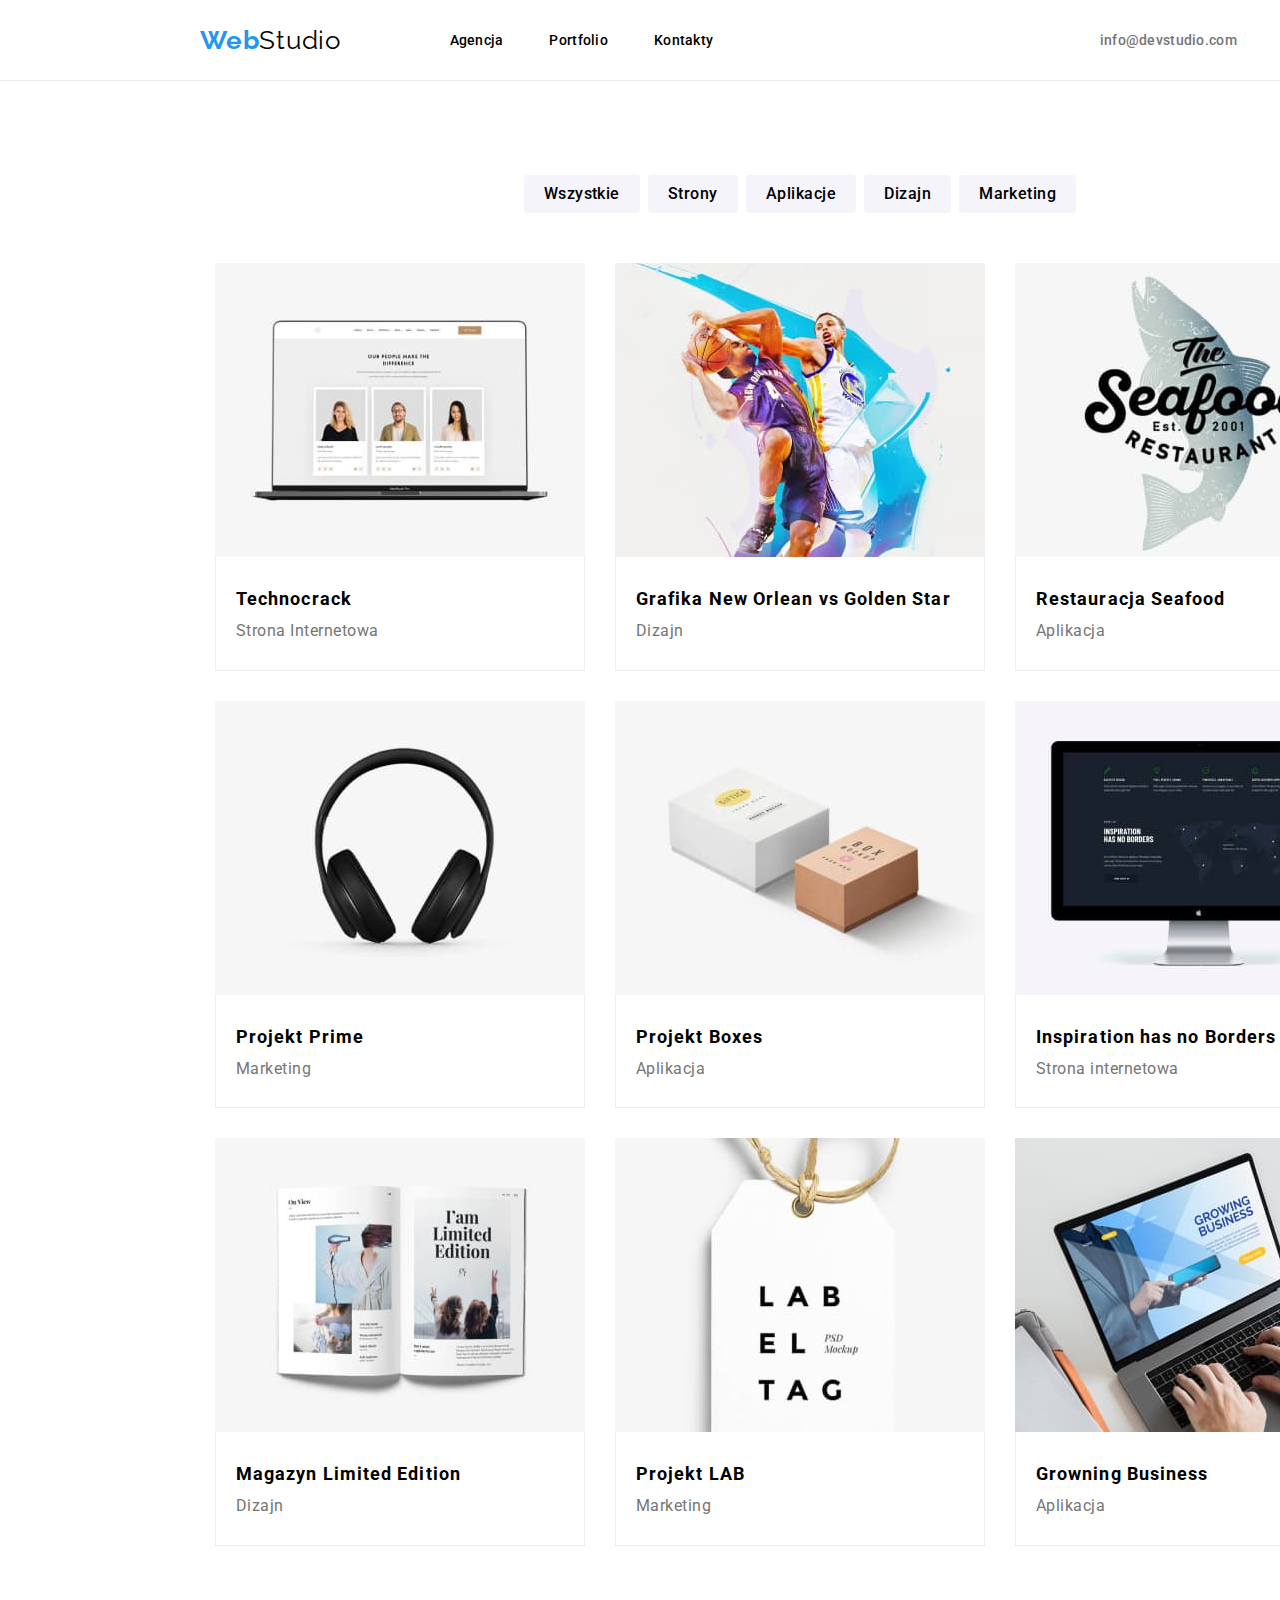
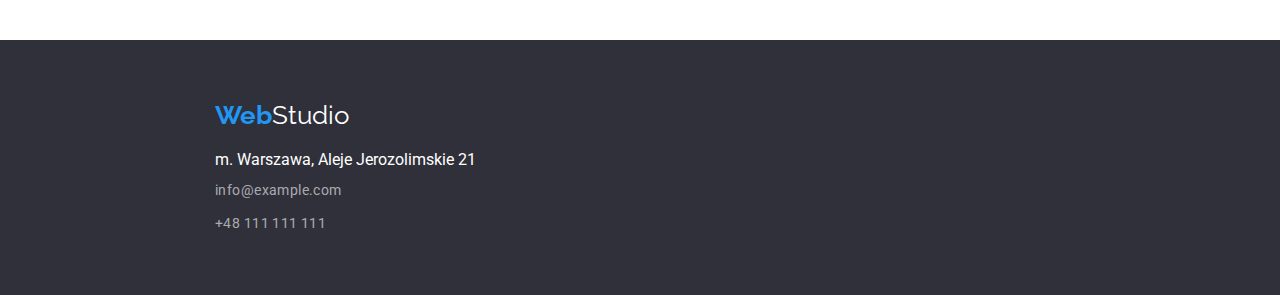
==== portfolio.html @ 4a0e8d73 "feat: init hw5" ====
<!DOCTYPE html>
<html lang="en">
	<head>
		<meta charset="UTF-8" />
		<meta http-equiv="X-UA-Compatible" content="IE=edge" />
		<meta name="viewport" content="width=device-width, initial-scale=1.0" />
		<title>Portfolio</title>
		<link
			rel="stylesheet"
			href="https://cdnjs.cloudflare.com/ajax/libs/modern-normalize/1.1.0/modern-normalize.css"
			integrity="sha512-Y0MM+V6ymRKN2zStTqzQ227DWhhp4Mzdo6gnlRnuaNCbc+YN/ZH0sBCLTM4M0oSy9c9VKiCvd4Jk44aCLrNS5Q=="
			crossorigin="anonymous"
			referrerpolicy="no-referrer"
		/>
		<link rel="preconnect" href="https://fonts.googleapis.com" />
		<link rel="preconnect" href="https://fonts.gstatic.com" crossorigin />
		<link
			href="https://fonts.googleapis.com/css2?family=Raleway:wght@700&family=Roboto:wght@400;500;700;900&display=swap"
			rel="stylesheet"
		/>
		<link rel="stylesheet" href="css/style.css" />
	</head>
	<body>
		<!-- Logo Top -->
		<header>
			<div class="header-box">
				<div class="header-flex container">
					<a href="index.html" class="menu-logo-top"
						><span class="logo-top">Web</span>Studio</a
					>
					<nav>
						<div>
							<ul class="nav nav-item-flex">
								<li>
									<a
										class="nav-item-agencja"
										href="index.html"
										>Agencja</a
									>
								</li>
								<li>
									<a
										class="nav-item-portfolio"
										href="portfolio.html"
										>Portfolio</a
									>
								</li>
								<li>
									<a class="nav-item-kontakty" href="#"
										>Kontakty</a
									>
								</li>
							</ul>
						</div>
					</nav>
					<div>
						<a class="email" href="mailto:info@devstudio.com"
							>info@devstudio.com</a
						>

						<a class="phonenumber" href="tel:+48111111111"
							>+48 111 111 111</a
						>
					</div>
				</div>
			</div>
		</header>
		<!-- HERO-->
		<main>
			<!-- Filter-->
			<section class="sections">
				<div>
					<ul class="filter-flex">
						<li>
							<button type="button" class="filter-button">
								Wszystkie
							</button>
						</li>
						<li>
							<button type="button" class="filter-button">
								Strony
							</button>
						</li>
						<li>
							<button type="button" class="filter-button">
								Aplikacje
							</button>
						</li>
						<li>
							<button type="button" class="filter-button">
								Dizajn
							</button>
						</li>
						<li>
							<button type="button" class="filter-button">
								Marketing
							</button>
						</li>
					</ul>
				</div>
				<!-- Products-->
				<div class="container">
					<ul class="project-set">
						<li class="project">
							<figure>
								<img
									src="./images/technocrack.jpg"
									width="370"
									height="294"
									alt="wyswietlanie strony internetowej na laptopie"
								/>
								<figcaption class="project-border">
									<h4 class="projectname">Technocrack</h4>
									<p class="projecttype">
										Strona Internetowa
									</p>
								</figcaption>
							</figure>
						</li>
						<li class="project">
							<figure>
								<img
									src="./images/neworleanvsgoldenstars.jpg"
									width="370"
									height="294"
									alt="mecz gwiazd koszykowki"
								/>
								<figcaption class="project-border">
									<h4 class="projectname">
										Grafika New Orlean vs Golden Star
									</h4>
									<p class="projecttype">Dizajn</p>
								</figcaption>
							</figure>
						</li>
						<li class="project">
							<figure>
								<img
									src="./images/seafoodrestaurant.jpg"
									width="370"
									height="294"
									alt="Rekin na tle loga restauracji"
								/>
								<figcaption class="project-border">
									<h4 class="projectname">
										Restauracja Seafood
									</h4>
									<p class="projecttype">Aplikacja</p>
								</figcaption>
							</figure>
						</li>
						<li>
							<figure>
								<img
									src="./images/projectprime.jpg"
									width="370"
									height="294"
									alt="Czarne bezprzewodowe sluchawki"
								/>
								<figcaption class="project-border">
									<h4 class="projectname">Projekt Prime</h4>
									<p class="projecttype">Marketing</p>
								</figcaption>
							</figure>
						</li>
						<li class="project">
							<figure>
								<img
									src="./images/projectboxes.jpg"
									width="370"
									height="294"
									alt="Dwa pudelka na bialym tle"
								/>
								<figcaption class="project-border">
									<h4 class="projectname">Projekt Boxes</h4>
									<p class="projecttype">Aplikacja</p>
								</figcaption>
							</figure>
						</li>
						<li class="project">
							<figure>
								<img
									src="./images/inspiration.jpg"
									width="370"
									height="294"
									alt="Witryna strony internetowej"
								/>
								<figcaption class="project-border">
									<h4 class="projectname">
										Inspiration has no Borders
									</h4>
									<p class="projecttype">
										Strona internetowa
									</p>
								</figcaption>
							</figure>
						</li>
						<li class="project">
							<figure>
								<img
									src="./images/limitededition.jpg"
									width="370"
									height="294"
									alt="strona z magazynu limited edition"
								/>
								<figcaption class="project-border">
									<h4 class="projectname">
										Magazyn Limited Edition
									</h4>
									<p class="projecttype">Dizajn</p>
								</figcaption>
							</figure>
						</li>
						<li class="project">
							<figure>
								<img
									src="./images/projectlab.jpg"
									width="370"
									height="294"
									alt="Biala zawieszka z napisem Label Tag"
								/>
								<figcaption class="project-border">
									<h4 class="projectname">Projekt LAB</h4>
									<p class="projecttype">Marketing</p>
								</figcaption>
							</figure>
						</li>
						<li class="project">
							<figure>
								<img
									src="./images/growingbusiness.jpg"
									width="370"
									height="294"
									alt="Uzywanie aplikacji internetowej na laptopie"
								/>
								<figcaption class="project-border">
									<h4 class="projectname">
										Growning Business
									</h4>
									<p class="projecttype">Aplikacja</p>
								</figcaption>
							</figure>
						</li>
					</ul>
				</div>
			</section>
		</main>
		<!-- Logo Bottom-->
		<footer class="footer-effect">
			<div class="container">
				<a class="menu-logo-bottom" href="index.html"
					><span class="logo-bottom">Web</span>Studio</a
				>
				<address>
					<div class="address-flex">
						<p>m. Warszawa, Aleje Jerozolimskie 21</p>
						<a class="contact" href="mailto:info@example.com"
							>info@example.com</a
						>
						<a class="contact" href="+48111111111"
							>+48 111 111 111</a
						>
					</div>
				</address>
			</div>
		</footer>
	</body>
</html>
---- css/style.css ----
* {
	margin: 0;
	padding: 0;
}
.container {
	width: 1200px;
	margin: 0 auto;
	padding: 0 15px;
}
body {
	font-family: "Roboto", sans-serif;
	background-color: #ffffff;
	width: 1600px;
	margin: 0 auto;
}
img {
	display: block;
}
:root {
	--text-color-blue: rgba(33, 150, 243, 1);
	--text-color-black: rgba(0, 0, 0, 1);
	--text-color-grey: rgba(117, 117, 117, 1);
	--text-color-white: rgba(255, 255, 255, 1);
	--border-color-blue: rgba(33, 150, 243, 1);
	--border-color-grey: rgba(236, 236, 236, 1);
	--hover-color-blue: rgba(33, 150, 243, 1);
	--background-color-black: rgba(47, 48, 58, 1);
	--background-color-blue: rgba(33, 150, 243, 1);
	--background-color-white: rgba(245, 244, 250, 1);
	--focus-color-blue: rgba(33, 150, 243, 1);
	--contact-color-grey: rgba(255, 255, 255, 0.6);
	--effective-background-grey: rgba(47, 48, 58, 1);
	--ourteam-background-grey: rgba(245, 244, 250, 100%);
	--project-border-white: rgba(238, 238, 238, 1);
	--box-shadow: rgba(0, 0, 0, 0.25);
}
a {
	text-decoration: none;
}
.logo-top {
	color: var(--text-color-blue);
	font-family: Raleway;
	font-weight: 700;
	font-size: 26px;
	line-height: 1.2;
	text-decoration: none;
}
.menu-logo-top {
	color: var(--text-color-black);
	font-family: Raleway;
	font-size: 26px;
	line-height: 1.2;
	text-decoration: none;
	letter-spacing: 0.03em;
	display: block;
	padding-right: 93px;
}
.menu-logo:hover {
	color: var(--hover-color-blue);
}
.nav {
	list-style-type: none;
}
.nav-item-agencja:hover {
	color: var(--hover-color-blue);
}
.nav-item-agencja:focus {
	color: var(--focus-color-blue);
}
.nav-item-agencja {
	color: var(--text-color-black);
	font-weight: 500;
	font-size: 14px;
	line-height: 1.14;
	letter-spacing: 0.02em;
	margin-right: 46px;
}
.nav-item-portfolio:hover {
	color: var(--hover-color-blue);
}
.nav-item-portfolio:focus {
	color: var(--focus-color-blue);
}
.nav-item-portfolio {
	color: var(--text-color-black);
	font-weight: 500;
	font-size: 14px;
	line-height: 1.14;
	letter-spacing: 0.02em;
	padding-right: 46px;
}
.nav-item-kontakty:hover {
	color: var(--hover-color-blue);
}
.nav-item-kontakty:focus {
	color: var(--focus-color-blue);
}
.nav-item-kontakty {
	color: var(--text-color-black);
	font-weight: 500;
	font-size: 14px;
	line-height: 1.14;
	letter-spacing: 0.02em;
	margin-right: 371px;
}
.nav-item-flex {
	display: flex;
	flex-direction: row;
	justify-content: center;
}
.email:hover {
	color: var(--hover-color-blue);
}
.email:focus {
	color: var(--focus-color-blue);
}
.email {
	font-weight: 500;
	font-size: 14px;
	line-height: 1.14;
	color: var(--text-color-grey);
	letter-spacing: 0.02em;
	margin-right: 50px;
}
.phonenumber:hover {
	color: var(--hover-color-blue);
}
.phonenumber:focus {
	color: var(--focus-color-blue);
}
.phonenumber {
	color: var(--text-color-grey);
	font-weight: 500;
	font-size: 14px;
	line-height: 1.14;
	text-decoration: none;
	letter-spacing: 0.02em;
}
ul {
	list-style-type: none;
}
.order {
	border-color: var(--border-color-blue);
	border-radius: 4px;
	margin-top: 30px;
	font-weight: 500;
	font-size: 16px;
	line-height: 1.6;
	padding: 10px 45px;
	background-color: var(--background-color-blue);
	color: var(--text-color-white);
	cursor: pointer;
}
.lorem-list {
	color: var(--text-color-black);
	font-weight: 700;
	font-size: 14px;
	line-height: 1.1;
	letter-spacing: 0.03em;
	padding-bottom: 10px;
}
.lorem-pad {
	padding-top: 94px;
	padding-bottom: 0px;
}
.text {
	color: var(--text-color-grey);
	font-size: 14px;
	line-height: 1.7;
	letter-spacing: 0.03em;
}
.filter-button:hover {
	background-color: var(--hover-color-blue);
	color: var(--text-color-white);
	cursor: pointer;
	box-shadow: 0px 4px 4px 0px var(--box-shadow);
}
.filter-button:focus {
	background-color: var(--focus-color-blue);
	color: var(--text-color-white);
}

.filter-button {
	font-weight: 500;
	font-size: 16px;
	line-height: 1.6;
	background-color: var(--background-color-white);
	color: var(--text-color-black);
	border: 1px;
	border-radius: 4px;
	letter-spacing: 0.03em;
	padding: 6px 20px;
}
.projectname {
	color: var(--text-color-black);
	font-weight: 700;
	font-size: 18px;
	line-height: 2;
	letter-spacing: 0.06em;
}
.projecttype {
	color: var(--text-color-grey);
	font-weight: 400;
	font-size: 16px;
	line-height: 1.8;
	letter-spacing: 0.03em;
}

.effective {
	font-weight: 900;
	font-size: 44px;
	line-height: 1.36;
	color: var(--text-color-white);
	letter-spacing: 0.06em;
	text-align: center;
}
.effective-bg {
	background-color: var(--background-color-black);
	padding: 200px;
}
.whatwedo {
	color: var(--text-color-black);
	font-weight: 700;
	font-size: 36px;
	line-height: 1.16;
	text-align: center;
	letter-spacing: 0.03em;
	margin-bottom: 50px;
}
.ourteam {
	color: var(--text-color-black);
	font-weight: 700;
	font-size: 36px;
	line-height: 1.16;
	text-align: center;
	letter-spacing: 0.03em;
	margin-bottom: 50px;
}
.team-mate {
	box-shadow: 0px 4px 4px var(--box-shadow);
	border-bottom-right-radius: 4px;
	border-bottom-left-radius: 4px;
}
.name {
	font-weight: 500;
	font-size: 16px;
	line-height: 1.18;
	color: var(--text-color-black);
	letter-spacing: 0.03em;
	text-align: center;
	padding-top: 30px;
	padding-bottom: 10px;
}
.job {
	font-weight: 400;
	font-size: 16px;
	line-height: 1.18;
	color: var(--text-color-grey);
	letter-spacing: 0.03em;
	text-align: center;
	padding-bottom: 30px;
	box-shadow: 0px 4px 4px var(--box-shadow);
}
figure:hover {
	border-color: var(--border-color-blue);
}
.logo-bottom {
	color: var(--text-color-blue);
	font-weight: 700;
	font-size: 26px;
	line-height: 1.2;
	text-decoration: none;
}
.menu-logo-bottom {
	font-family: Raleway;
	color: var(--text-color-white);
	font-size: 26px;
	line-height: 1.2;
	text-decoration: none;
	display: block;
	padding-bottom: 20px;
}
.item-logo-bottom {
	padding-bottom: 20px;
}
address {
	font-style: normal;
	color: var(--text-color-white);
}
.contact {
	color: var(--contact-color-grey);
	font-weight: 400;
	font-size: 14px;
	line-height: 1.7;
	letter-spacing: 0.03em;
}
.sections {
	padding-top: 94px;
	padding-bottom: 94px;
}
.header-box {
	border-bottom: 1px solid var(--border-color-grey);
}
.header-flex {
	display: flex;
	flex-direction: row;
	justify-content: space-between;
	align-items: center;
	padding: 25px 0px 24px 0px;
}
.effective-flex {
	display: flex;
	flex-direction: column;
	align-items: center;
}
.lorem-flex {
	display: flex;
	justify-content: center;
	flex-direction: row;
	gap: 30px;
}
.wwd-pad {
	padding-top: 0px;
}
.what-we-do-img-flex {
	display: flex;
	flex-direction: row;
	justify-content: center;
	gap: 30px;
}
.our-team-box {
	background-color: var(--ourteam-background-grey);
}
.our-team-flex {
	display: flex;
	flex-direction: row;
	justify-content: center;
	gap: 30px;
	border-radius: 0px 0px 4px 4px;
}
.footer-effect {
	background-color: var(--background-color-black);
	padding: 60px 0px;
}
.address-flex {
	display: flex;
	flex-direction: column;
	gap: 9px;
}
.filter-flex {
	display: flex;
	flex-direction: row;
	justify-content: center;
	padding-bottom: 50px;
	gap: 8px;
}
.project-set {
	display: flex;
	flex-direction: row;
	justify-content: center;
	flex-wrap: wrap;
	gap: 30px;
}
.project-border {
	color: var(--text-color-grey);
	font-weight: 400;
	font-size: 16px;
	line-height: 1.8;
	letter-spacing: 0.03em;
	padding: 24px 20px;
	border-right: 1px solid var(--project-border-white);
	border-bottom: 1px solid var(--project-border-white);
	border-left: 1px solid var(--project-border-white);
}
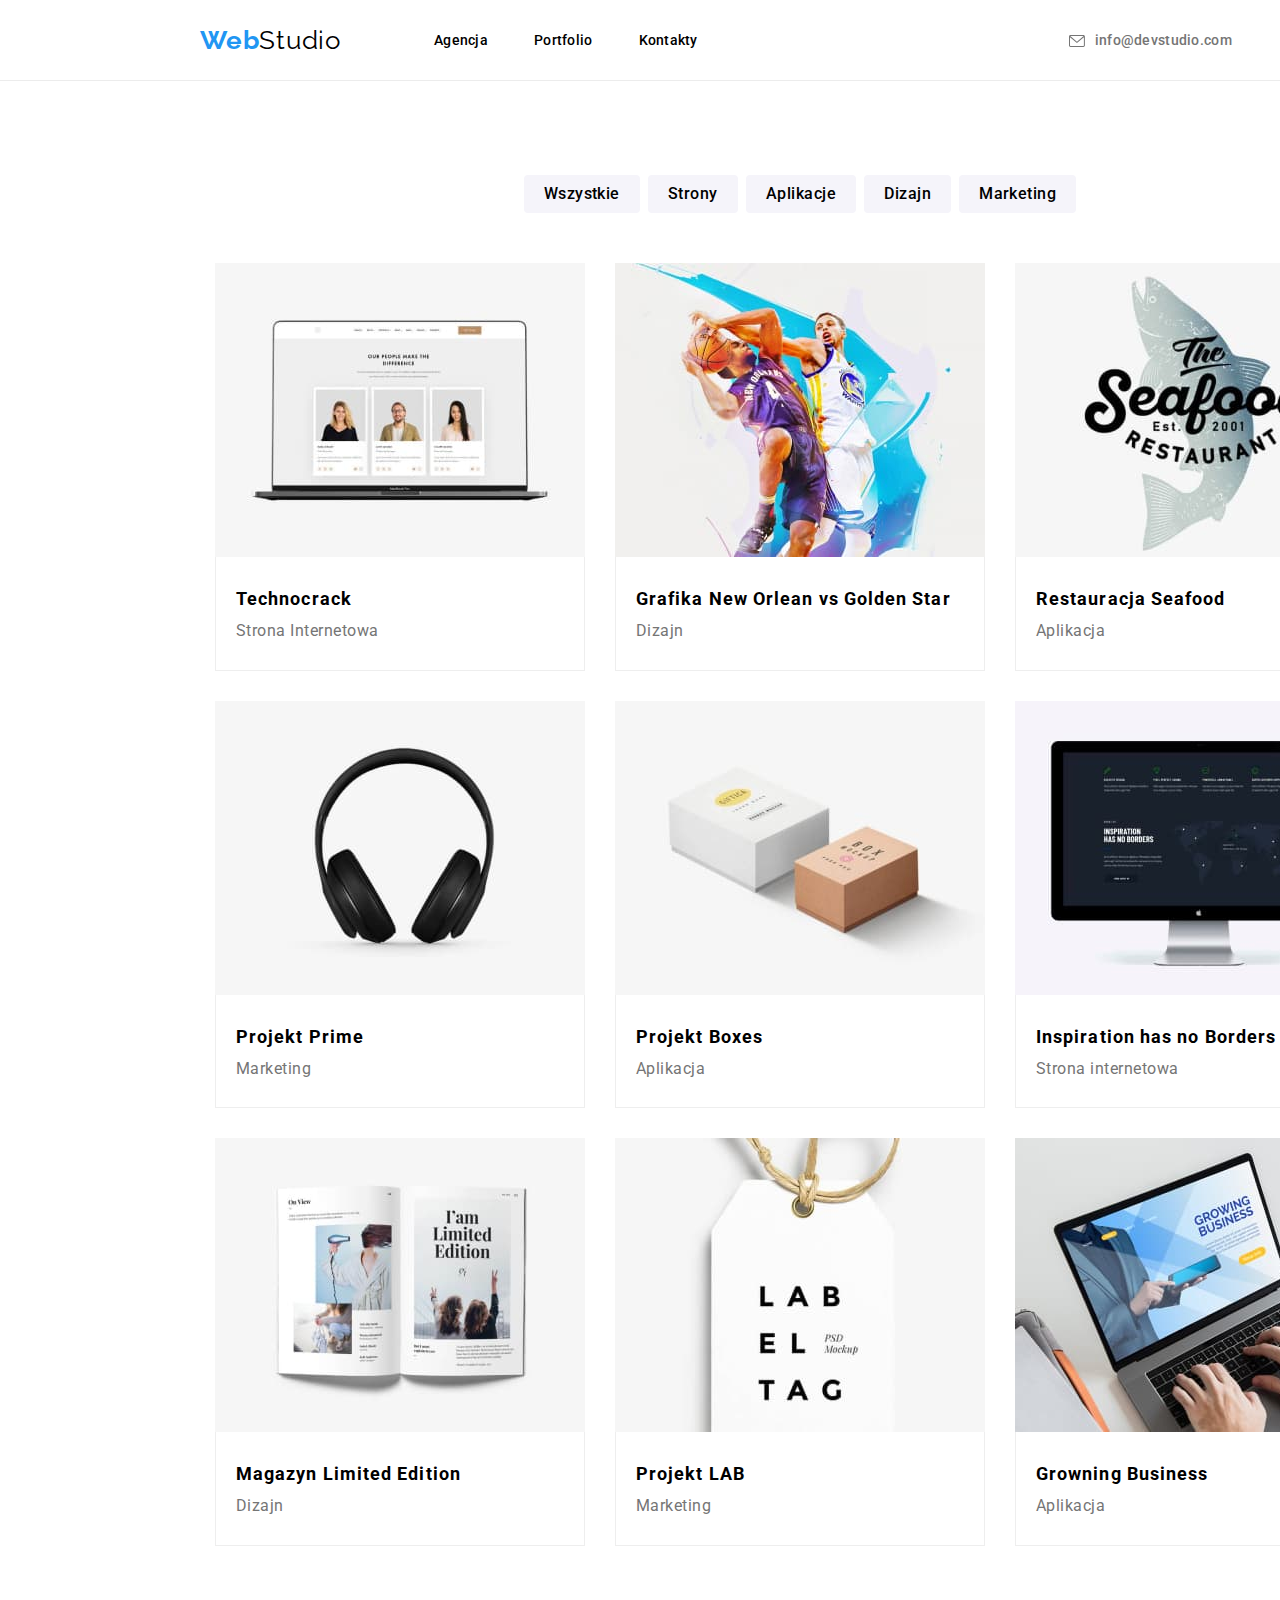
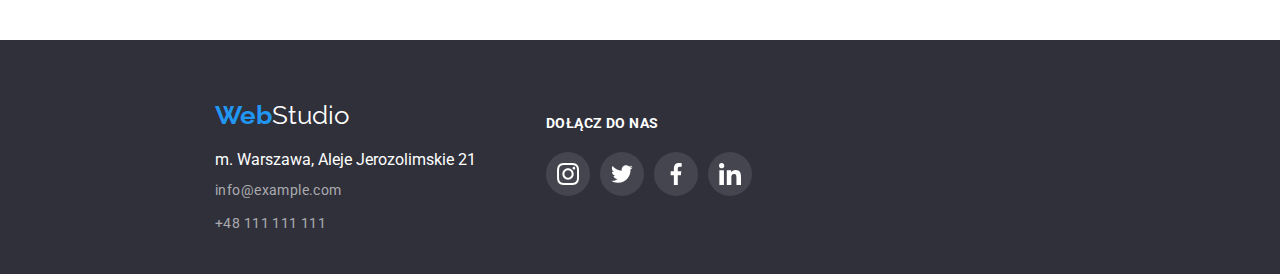
==== commit 7ddd41bc: "hw5" ====
--- a/portfolio.html
+++ b/portfolio.html
@@ -53,14 +53,29 @@
 							</ul>
 						</div>
 					</nav>
-					<div>
-						<a class="email" href="mailto:info@devstudio.com"
-							>info@devstudio.com</a
-						>
-
-						<a class="phonenumber" href="tel:+48111111111"
-							>+48 111 111 111</a
-						>
+					<div class="contact-top">
+						<div class="contact-top">
+							<a class="email" href="mailto:info@devstudio.com">
+								<svg
+									width="16"
+									height="12"
+									class="envelope-icon"
+								>
+									<use
+										href="./images/icons.svg#icon-envelope"
+									></use>
+								</svg>
+								info@devstudio.com</a
+							>
+							<a class="phonenumber" href="tel:+48111111111">
+								<svg width="10" height="16" class="smartphone">
+									<use
+										href="./images/icons.svg#icon-smartphone"
+									></use>
+								</svg>
+								+48&nbsp111&nbsp111&nbsp111</a
+							>
+						</div>
 					</div>
 				</div>
 			</div>
@@ -149,7 +164,7 @@
 								</figcaption>
 							</figure>
 						</li>
-						<li>
+						<li class="project">
 							<figure>
 								<img
 									src="./images/projectprime.jpg"
@@ -262,6 +277,63 @@
 						>
 					</div>
 				</address>
+				<div class="footer-socials-box">
+					<h2 class="join-us">Dołącz do nas</h2>
+					<ul class="footer-social-links">
+						<li>
+							<a
+								href="#"
+								_target="blank"
+								class="footer-social-link"
+							>
+								<svg width="22" height="22" viewBox="0 0 32 32">
+									<use
+										href="./images/icons.svg#icon-instagram-2"
+									></use>
+								</svg>
+							</a>
+						</li>
+						<li>
+							<a
+								href="#"
+								_target="blank"
+								class="footer-social-link"
+							>
+								<svg width="22" height="22" viewBox="0 0 32 32">
+									<use
+										href="./images/icons.svg#icon-twitter-1"
+									></use>
+								</svg>
+							</a>
+						</li>
+						<li>
+							<a
+								href="#"
+								_target="blank"
+								class="footer-social-link"
+							>
+								<svg width="22" height="22" viewBox="0 0 32 32">
+									<use
+										href="./images/icons.svg#icon-facebook-1"
+									></use>
+								</svg>
+							</a>
+						</li>
+						<li>
+							<a
+								href="#"
+								_target="blank"
+								class="footer-social-link"
+							>
+								<svg width="22" height="22" viewBox="0 0 32 32">
+									<use
+										href="./images/icons.svg#icon-linkedin-1"
+									></use>
+								</svg>
+							</a>
+						</li>
+					</ul>
+				</div>
 			</div>
 		</footer>
 	</body>
--- a/css/style.css
+++ b/css/style.css
@@ -24,6 +24,7 @@
 	--border-color-blue: rgba(33, 150, 243, 1);
 	--border-color-grey: rgba(236, 236, 236, 1);
 	--hover-color-blue: rgba(33, 150, 243, 1);
+	--hover-color-white: rgba(255, 255, 255, 1);
 	--background-color-black: rgba(47, 48, 58, 1);
 	--background-color-blue: rgba(33, 150, 243, 1);
 	--background-color-white: rgba(245, 244, 250, 1);
@@ -33,6 +34,12 @@
 	--ourteam-background-grey: rgba(245, 244, 250, 100%);
 	--project-border-white: rgba(238, 238, 238, 1);
 	--box-shadow: rgba(0, 0, 0, 0.25);
+	--lorem-images: rgba(245, 244, 250, 1);
+	--footer-social-link-bg: rgba(255, 255, 255, 0.1);
+	--icon-color-white: rgba(255, 255, 255, 1);
+	--icon-color-grey: rgba(175, 177, 184, 1);
+	--contact-icon-color-grey: rgba(117, 117, 117, 1);
+	--customers-border-grey: rgba(175, 177, 184, 1);
 }
 a {
 	text-decoration: none;
@@ -108,12 +115,28 @@
 	flex-direction: row;
 	justify-content: center;
 }
-.email:hover {
+.contact-top {
+	display: flex;
+	flex-direction: row;
+	justify-content: center;
+}
+
+.email:hover,
+.email:focus {
+	fill: var(--hover-color-blue);
 	color: var(--hover-color-blue);
 }
-.email:focus {
-	color: var(--focus-color-blue);
-}
+.phonenumber:hover,
+.phonenumber:focus {
+	fill: var(--hover-color-blue);
+	color: var(--hover-color-blue);
+}
+.smartphone,
+.envelope-icon {
+	margin-right: 10px;
+	fill: currentColor;
+}
+
 .email {
 	font-weight: 500;
 	font-size: 14px;
@@ -121,12 +144,8 @@
 	color: var(--text-color-grey);
 	letter-spacing: 0.02em;
 	margin-right: 50px;
-}
-.phonenumber:hover {
-	color: var(--hover-color-blue);
-}
-.phonenumber:focus {
-	color: var(--focus-color-blue);
+	display: flex;
+	align-items: center;
 }
 .phonenumber {
 	color: var(--text-color-grey);
@@ -135,6 +154,7 @@
 	line-height: 1.14;
 	text-decoration: none;
 	letter-spacing: 0.02em;
+	display: flex;
 }
 ul {
 	list-style-type: none;
@@ -169,15 +189,12 @@
 	line-height: 1.7;
 	letter-spacing: 0.03em;
 }
-.filter-button:hover {
+.filter-button:hover,
+.filter-button:focus {
 	background-color: var(--hover-color-blue);
 	color: var(--text-color-white);
 	cursor: pointer;
 	box-shadow: 0px 4px 4px 0px var(--box-shadow);
-}
-.filter-button:focus {
-	background-color: var(--focus-color-blue);
-	color: var(--text-color-white);
 }
 
 .filter-button {
@@ -215,7 +232,12 @@
 	text-align: center;
 }
 .effective-bg {
-	background-color: var(--background-color-black);
+	background-image: linear-gradient(
+			to top,
+			rgba(47, 48, 58, 0.4),
+			rgba(47, 48, 58, 0.4)
+		),
+		url("../images/effective-background.jpg");
 	padding: 200px;
 }
 .whatwedo {
@@ -235,11 +257,6 @@
 	text-align: center;
 	letter-spacing: 0.03em;
 	margin-bottom: 50px;
-}
-.team-mate {
-	box-shadow: 0px 4px 4px var(--box-shadow);
-	border-bottom-right-radius: 4px;
-	border-bottom-left-radius: 4px;
 }
 .name {
 	font-weight: 500;
@@ -258,8 +275,7 @@
 	color: var(--text-color-grey);
 	letter-spacing: 0.03em;
 	text-align: center;
-	padding-bottom: 30px;
-	box-shadow: 0px 4px 4px var(--box-shadow);
+	margin-bottom: 16px;
 }
 figure:hover {
 	border-color: var(--border-color-blue);
@@ -278,7 +294,8 @@
 	line-height: 1.2;
 	text-decoration: none;
 	display: block;
-	padding-bottom: 20px;
+	max-width: 135px;
+	margin-bottom: 20px;
 }
 .item-logo-bottom {
 	padding-bottom: 20px;
@@ -336,7 +353,11 @@
 	flex-direction: row;
 	justify-content: center;
 	gap: 30px;
-	border-radius: 0px 0px 4px 4px;
+}
+.team-mate {
+	box-shadow: 0px 4px 4px var(--box-shadow);
+	border-bottom-right-radius: 4px;
+	border-bottom-left-radius: 4px;
 }
 .footer-effect {
 	background-color: var(--background-color-black);
@@ -346,6 +367,7 @@
 	display: flex;
 	flex-direction: column;
 	gap: 9px;
+	float: left;
 }
 .filter-flex {
 	display: flex;
@@ -372,3 +394,141 @@
 	border-bottom: 1px solid var(--project-border-white);
 	border-left: 1px solid var(--project-border-white);
 }
+.project:hover {
+	cursor: pointer;
+	box-shadow: 0px 4px 4px 0px var(--box-shadow);
+}
+.antenna {
+	display: flex;
+	justify-content: center;
+	background-color: var(--lorem-images);
+	border-radius: 4px;
+	margin-bottom: 30px;
+}
+.antenna-icon {
+	margin: 25px 100px;
+}
+.clock {
+	display: flex;
+	justify-content: center;
+	background-color: var(--lorem-images);
+	border-radius: 4px;
+	margin-bottom: 30px;
+}
+.clock-icon {
+	margin: 25px 100px;
+}
+.diagram {
+	display: flex;
+	justify-content: center;
+	background-color: var(--lorem-images);
+	border-radius: 4px;
+	margin-bottom: 30px;
+}
+.diagram-icon {
+	margin: 25px 100px;
+}
+.astronaut {
+	display: flex;
+	justify-content: center;
+	background-color: var(--lorem-images);
+	border-radius: 4px;
+	margin-bottom: 30px;
+}
+.astronaut-icon {
+	margin: 25px 100px;
+}
+.social-links {
+	display: flex;
+	flex-direction: row;
+	justify-content: center;
+	align-items: center;
+	gap: 10px;
+	margin-bottom: 18px;
+	fill: var(--icon-color-grey);
+}
+.social-link {
+	display: flex;
+	justify-content: center;
+	align-items: center;
+	width: 44px;
+	height: 44px;
+	cursor: pointer;
+}
+.social-link:hover,
+.social-link:focus {
+	fill: white;
+	background-color: var(--background-color-blue);
+	border-radius: 50%;
+}
+.our-customers {
+	color: var(--text-color-black);
+	font-weight: 700;
+	font-size: 36px;
+	line-height: 1.16;
+	text-align: center;
+	letter-spacing: 0.03em;
+	margin-bottom: 50px;
+}
+.our-customers-list {
+	display: flex;
+	justify-content: center;
+	align-items: center;
+	gap: 30px;
+	fill: var(--icon-color-grey);
+	cursor: pointer;
+}
+.customer {
+	display: flex;
+	justify-content: center;
+	align-items: center;
+	border: 1px solid var(--customers-border-grey);
+	border-radius: 4px;
+	width: 170px;
+	height: 92px;
+}
+.customer:hover,
+.customer:focus {
+	border: 1px solid var(--hover-color-blue);
+	fill: var(--hover-color-blue);
+}
+.footer-socials-box {
+	display: inline-block;
+	margin-left: 70px;
+	margin-top: -35px;
+}
+.footer-social-links {
+	display: flex;
+	flex-direction: row;
+	align-items: center;
+	gap: 10px;
+	margin-bottom: 18px;
+	cursor: pointer;
+}
+.footer-social-link {
+	display: flex;
+	justify-content: center;
+	align-items: center;
+	background-color: var(--footer-social-link-bg);
+	fill: var(--icon-color-white);
+	width: 44px;
+	height: 44px;
+	border-radius: 50px;
+}
+.join-us {
+	font-family: "Roboto";
+	font-style: normal;
+	font-weight: 700;
+	font-size: 14px;
+	line-height: 1.14;
+	letter-spacing: 0.03em;
+	text-transform: uppercase;
+	color: var(--text-color-white);
+	margin-bottom: 20px;
+}
+.footer-social-link:hover,
+.footer-social-link:focus {
+	fill: white;
+	background-color: var(--background-color-blue);
+	border-radius: 50%;
+}
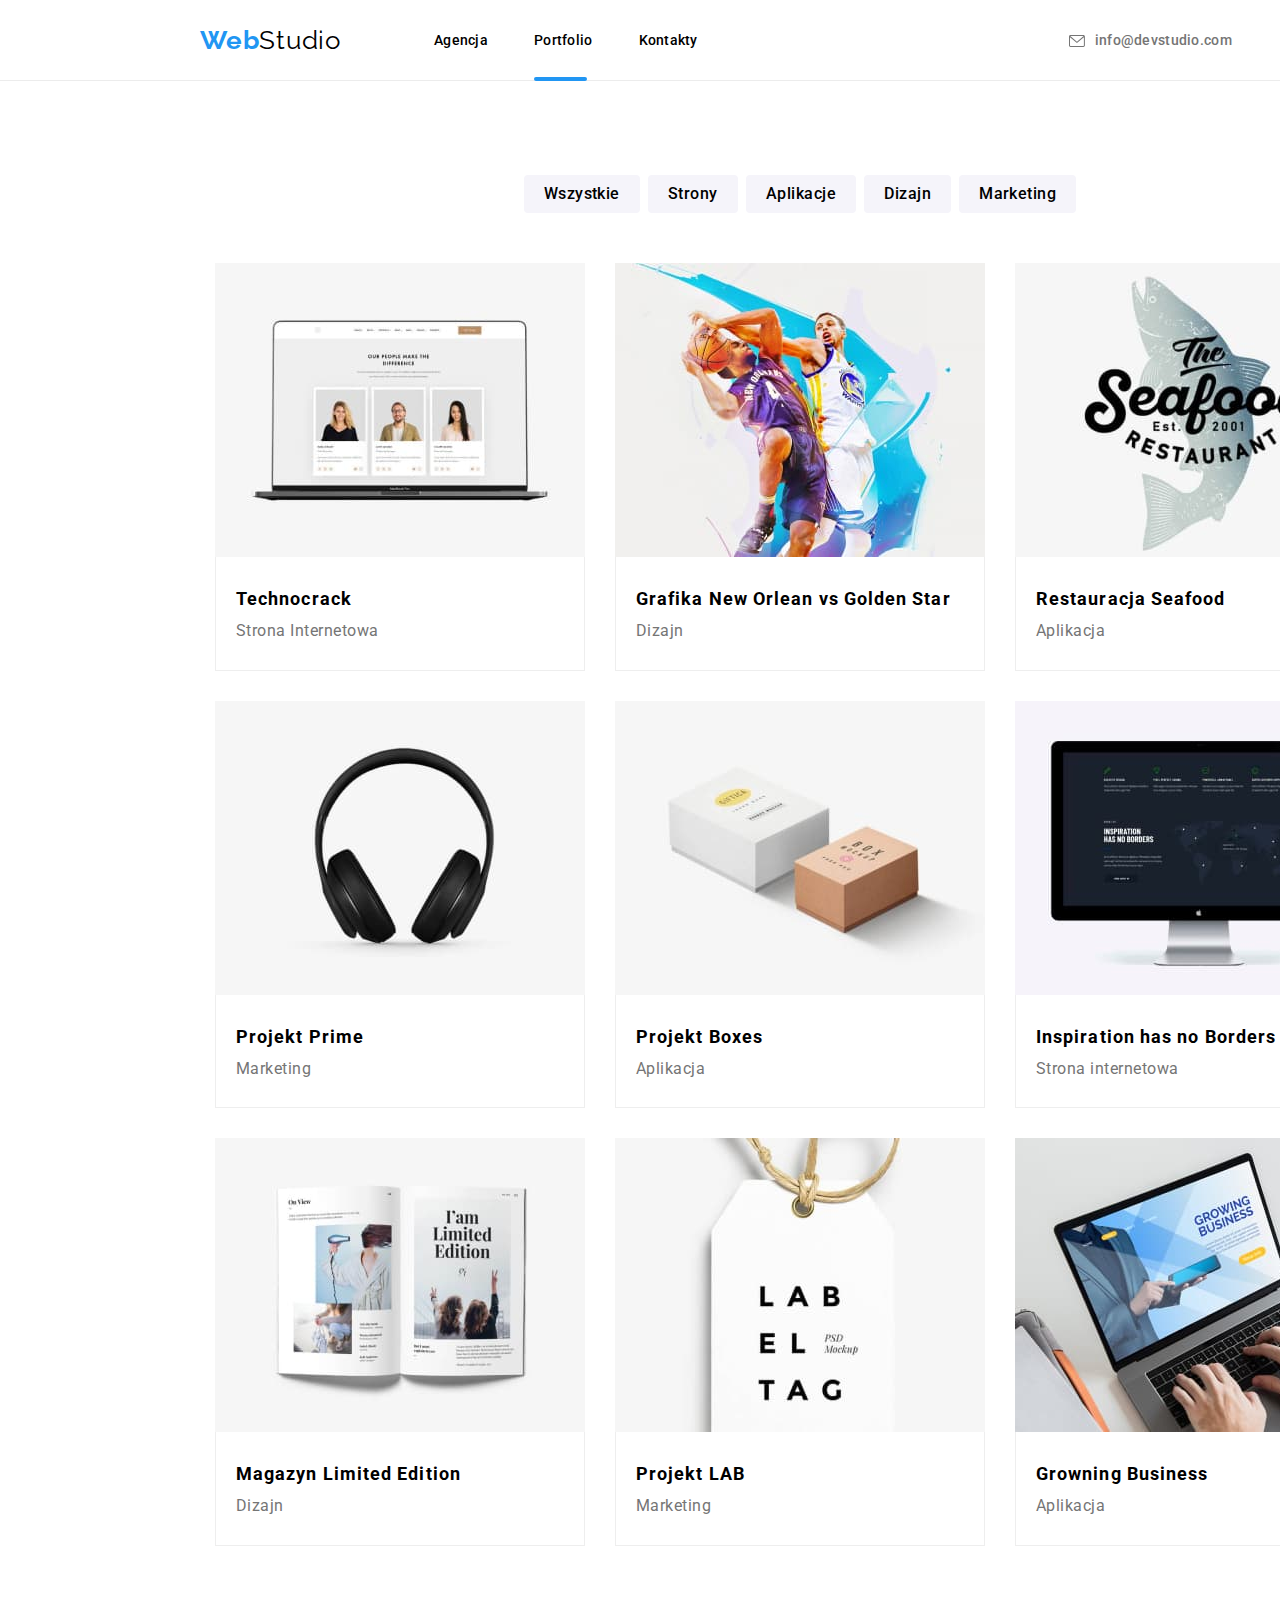
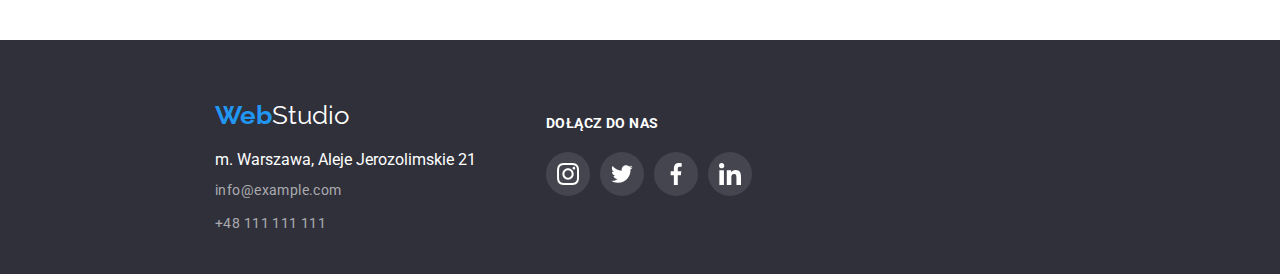
==== commit 4ebcd9d7: "update of hw5" ====
--- a/portfolio.html
+++ b/portfolio.html
@@ -39,11 +39,13 @@
 									>
 								</li>
 								<li>
-									<a
-										class="nav-item-portfolio"
-										href="portfolio.html"
-										>Portfolio</a
-									>
+									<div class="is-active">
+										<a
+											class="nav-item-portfolio"
+											href="portfolio.html"
+											>Portfolio</a
+										>
+									</div>
 								</li>
 								<li>
 									<a class="nav-item-kontakty" href="#"
@@ -117,13 +119,26 @@
 				<div class="container">
 					<ul class="project-set">
 						<li class="project">
-							<figure>
+							<div class="project-card">
+								<div class="overlay">
+									<p class="project-description">
+										Technocrack jest popularną platformą
+										wykorzystywaną do rozpowszechniania
+										koronawirusa. Firmy wykorzystują tę
+										platformę do celów szpiegowskich i
+										ataków na niezabezpieczone serwery
+										konkurencji
+									</p>
+								</div>
+
 								<img
 									src="./images/technocrack.jpg"
 									width="370"
 									height="294"
 									alt="wyswietlanie strony internetowej na laptopie"
 								/>
+							</div>
+							<figure>
 								<figcaption class="project-border">
 									<h4 class="projectname">Technocrack</h4>
 									<p class="projecttype">
@@ -133,13 +148,26 @@
 							</figure>
 						</li>
 						<li class="project">
-							<figure>
+							<div class="project-card">
+								<div class="overlay">
+									<p class="project-description">
+										Technocrack jest popularną platformą
+										wykorzystywaną do rozpowszechniania
+										koronawirusa. Firmy wykorzystują tę
+										platformę do celów szpiegowskich i
+										ataków na niezabezpieczone serwery
+										konkurencji
+									</p>
+								</div>
+
 								<img
 									src="./images/neworleanvsgoldenstars.jpg"
 									width="370"
 									height="294"
 									alt="mecz gwiazd koszykowki"
 								/>
+							</div>
+							<figure>
 								<figcaption class="project-border">
 									<h4 class="projectname">
 										Grafika New Orlean vs Golden Star
@@ -149,13 +177,26 @@
 							</figure>
 						</li>
 						<li class="project">
-							<figure>
+							<div class="project-card">
+								<div class="overlay">
+									<p class="project-description">
+										Technocrack jest popularną platformą
+										wykorzystywaną do rozpowszechniania
+										koronawirusa. Firmy wykorzystują tę
+										platformę do celów szpiegowskich i
+										ataków na niezabezpieczone serwery
+										konkurencji
+									</p>
+								</div>
+
 								<img
 									src="./images/seafoodrestaurant.jpg"
 									width="370"
 									height="294"
 									alt="Rekin na tle loga restauracji"
 								/>
+							</div>
+							<figure>
 								<figcaption class="project-border">
 									<h4 class="projectname">
 										Restauracja Seafood
@@ -165,13 +206,26 @@
 							</figure>
 						</li>
 						<li class="project">
-							<figure>
+							<div class="project-card">
+								<div class="overlay">
+									<p class="project-description">
+										Technocrack jest popularną platformą
+										wykorzystywaną do rozpowszechniania
+										koronawirusa. Firmy wykorzystują tę
+										platformę do celów szpiegowskich i
+										ataków na niezabezpieczone serwery
+										konkurencji
+									</p>
+								</div>
+
 								<img
 									src="./images/projectprime.jpg"
 									width="370"
 									height="294"
 									alt="Czarne bezprzewodowe sluchawki"
 								/>
+							</div>
+							<figure>
 								<figcaption class="project-border">
 									<h4 class="projectname">Projekt Prime</h4>
 									<p class="projecttype">Marketing</p>
@@ -179,13 +233,26 @@
 							</figure>
 						</li>
 						<li class="project">
-							<figure>
+							<div class="project-card">
+								<div class="overlay">
+									<p class="project-description">
+										Technocrack jest popularną platformą
+										wykorzystywaną do rozpowszechniania
+										koronawirusa. Firmy wykorzystują tę
+										platformę do celów szpiegowskich i
+										ataków na niezabezpieczone serwery
+										konkurencji
+									</p>
+								</div>
+
 								<img
 									src="./images/projectboxes.jpg"
 									width="370"
 									height="294"
 									alt="Dwa pudelka na bialym tle"
 								/>
+							</div>
+							<figure>
 								<figcaption class="project-border">
 									<h4 class="projectname">Projekt Boxes</h4>
 									<p class="projecttype">Aplikacja</p>
@@ -193,13 +260,26 @@
 							</figure>
 						</li>
 						<li class="project">
-							<figure>
+							<div class="project-card">
+								<div class="overlay">
+									<p class="project-description">
+										Technocrack jest popularną platformą
+										wykorzystywaną do rozpowszechniania
+										koronawirusa. Firmy wykorzystują tę
+										platformę do celów szpiegowskich i
+										ataków na niezabezpieczone serwery
+										konkurencji
+									</p>
+								</div>
+
 								<img
 									src="./images/inspiration.jpg"
 									width="370"
 									height="294"
 									alt="Witryna strony internetowej"
 								/>
+							</div>
+							<figure>
 								<figcaption class="project-border">
 									<h4 class="projectname">
 										Inspiration has no Borders
@@ -211,13 +291,26 @@
 							</figure>
 						</li>
 						<li class="project">
-							<figure>
+							<div class="project-card">
+								<div class="overlay">
+									<p class="project-description">
+										Technocrack jest popularną platformą
+										wykorzystywaną do rozpowszechniania
+										koronawirusa. Firmy wykorzystują tę
+										platformę do celów szpiegowskich i
+										ataków na niezabezpieczone serwery
+										konkurencji
+									</p>
+								</div>
+
 								<img
 									src="./images/limitededition.jpg"
 									width="370"
 									height="294"
 									alt="strona z magazynu limited edition"
 								/>
+							</div>
+							<figure>
 								<figcaption class="project-border">
 									<h4 class="projectname">
 										Magazyn Limited Edition
@@ -227,13 +320,26 @@
 							</figure>
 						</li>
 						<li class="project">
-							<figure>
+							<div class="project-card">
+								<div class="overlay">
+									<p class="project-description">
+										Technocrack jest popularną platformą
+										wykorzystywaną do rozpowszechniania
+										koronawirusa. Firmy wykorzystują tę
+										platformę do celów szpiegowskich i
+										ataków na niezabezpieczone serwery
+										konkurencji
+									</p>
+								</div>
+
 								<img
 									src="./images/projectlab.jpg"
 									width="370"
 									height="294"
 									alt="Biala zawieszka z napisem Label Tag"
 								/>
+							</div>
+							<figure>
 								<figcaption class="project-border">
 									<h4 class="projectname">Projekt LAB</h4>
 									<p class="projecttype">Marketing</p>
@@ -241,13 +347,26 @@
 							</figure>
 						</li>
 						<li class="project">
-							<figure>
+							<div class="project-card">
+								<div class="overlay">
+									<p class="project-description">
+										Technocrack jest popularną platformą
+										wykorzystywaną do rozpowszechniania
+										koronawirusa. Firmy wykorzystują tę
+										platformę do celów szpiegowskich i
+										ataków na niezabezpieczone serwery
+										konkurencji
+									</p>
+								</div>
+
 								<img
 									src="./images/growingbusiness.jpg"
 									width="370"
 									height="294"
 									alt="Uzywanie aplikacji internetowej na laptopie"
 								/>
+							</div>
+							<figure>
 								<figcaption class="project-border">
 									<h4 class="projectname">
 										Growning Business
--- a/css/style.css
+++ b/css/style.css
@@ -82,6 +82,19 @@
 	letter-spacing: 0.02em;
 	margin-right: 46px;
 }
+.is-active {
+	position: relative;
+}
+.is-active::after {
+	content: "";
+	position: absolute;
+	background-color: var(--background-color-blue);
+	border-radius: 2px;
+	width: 53px;
+	height: 4px;
+	display: block;
+	margin-top: 27px;
+}
 .nav-item-portfolio:hover {
 	color: var(--hover-color-blue);
 }
@@ -224,6 +237,7 @@
 }
 
 .effective {
+	position: relative;
 	font-weight: 900;
 	font-size: 44px;
 	line-height: 1.36;
@@ -240,6 +254,46 @@
 		url("../images/effective-background.jpg");
 	padding: 200px;
 }
+.backdrop {
+	position: fixed;
+	top: 0;
+	left: 0;
+	width: 100%;
+	height: 1024px;
+	background-color: rgba(0, 0, 0, 0.5);
+	z-index: 1;
+}
+.is-hidden {
+	pointer-events: none;
+	visibility: hidden;
+	opacity: 0;
+}
+.modal {
+	top: 50%;
+	left: 50%;
+	width: 528px;
+	height: 582px;
+	border-radius: 4px;
+	background-color: var(--background-color-white);
+	position: fixed;
+	z-index: 2;
+	transition-property: visibility, opacity, transform;
+	transition-duration: 2s;
+	transform: translateX(-50%) translateY(-50%) scale(1);
+	opacity: 1;
+	visibility: visible;
+	display: block;
+}
+.btn-close {
+	position: absolute;
+	width: 30px;
+	height: 30px;
+	border: 1px solid rgba(0, 0, 0, 0.1);
+	border-radius: 50px;
+	right: 8px;
+	top: 8px;
+	fill: var(--background-color-white);
+}
 .whatwedo {
 	color: var(--text-color-black);
 	font-weight: 700;
@@ -248,6 +302,31 @@
 	text-align: center;
 	letter-spacing: 0.03em;
 	margin-bottom: 50px;
+}
+.what-we-do-example {
+	position: relative;
+}
+.what-we-do-example .example {
+	text-align: center;
+	position: absolute;
+	bottom: 0;
+	left: 0;
+	width: 370px;
+	height: 70px;
+	background-color: rgba(47, 48, 58, 0.8);
+	z-index: 1;
+}
+.example {
+	font-family: "Roboto";
+	font-style: normal;
+	font-weight: 700;
+	font-size: 14px;
+	line-height: 1.14;
+	text-align: center;
+	letter-spacing: 0.03em;
+	text-transform: uppercase;
+	color: var(--text-color-white);
+	padding: 27px 90px;
 }
 .ourteam {
 	color: var(--text-color-black);
@@ -398,6 +477,40 @@
 	cursor: pointer;
 	box-shadow: 0px 4px 4px 0px var(--box-shadow);
 }
+.project-card {
+	position: relative;
+	overflow: hidden;
+	width: 370x;
+	height: 294px;
+	z-index: 1;
+}
+.overlay {
+	position: absolute;
+	width: 100%;
+	height: 100%;
+	transform: translatey(100%);
+	transition: 250ms;
+	transition-timing-function: cubic-bezier(0.4, 0, 0.2, 1);
+	z-index: 1;
+}
+.project-card:hover .overlay {
+	transform: translateY(0);
+	background: rgba(33, 150, 243, 0.9);
+}
+
+.project-card:focus .overlay {
+	transform: translateY(0);
+	background: rgba(33, 150, 243, 0.9);
+}
+.project-description {
+	color: var(--text-color-white);
+	font-style: normal;
+	font-weight: 400;
+	font-size: 18px;
+	line-height: 1.1;
+	letter-spacing: 0.03em;
+	padding: 49px 45px 24px;
+}
 .antenna {
 	display: flex;
 	justify-content: center;
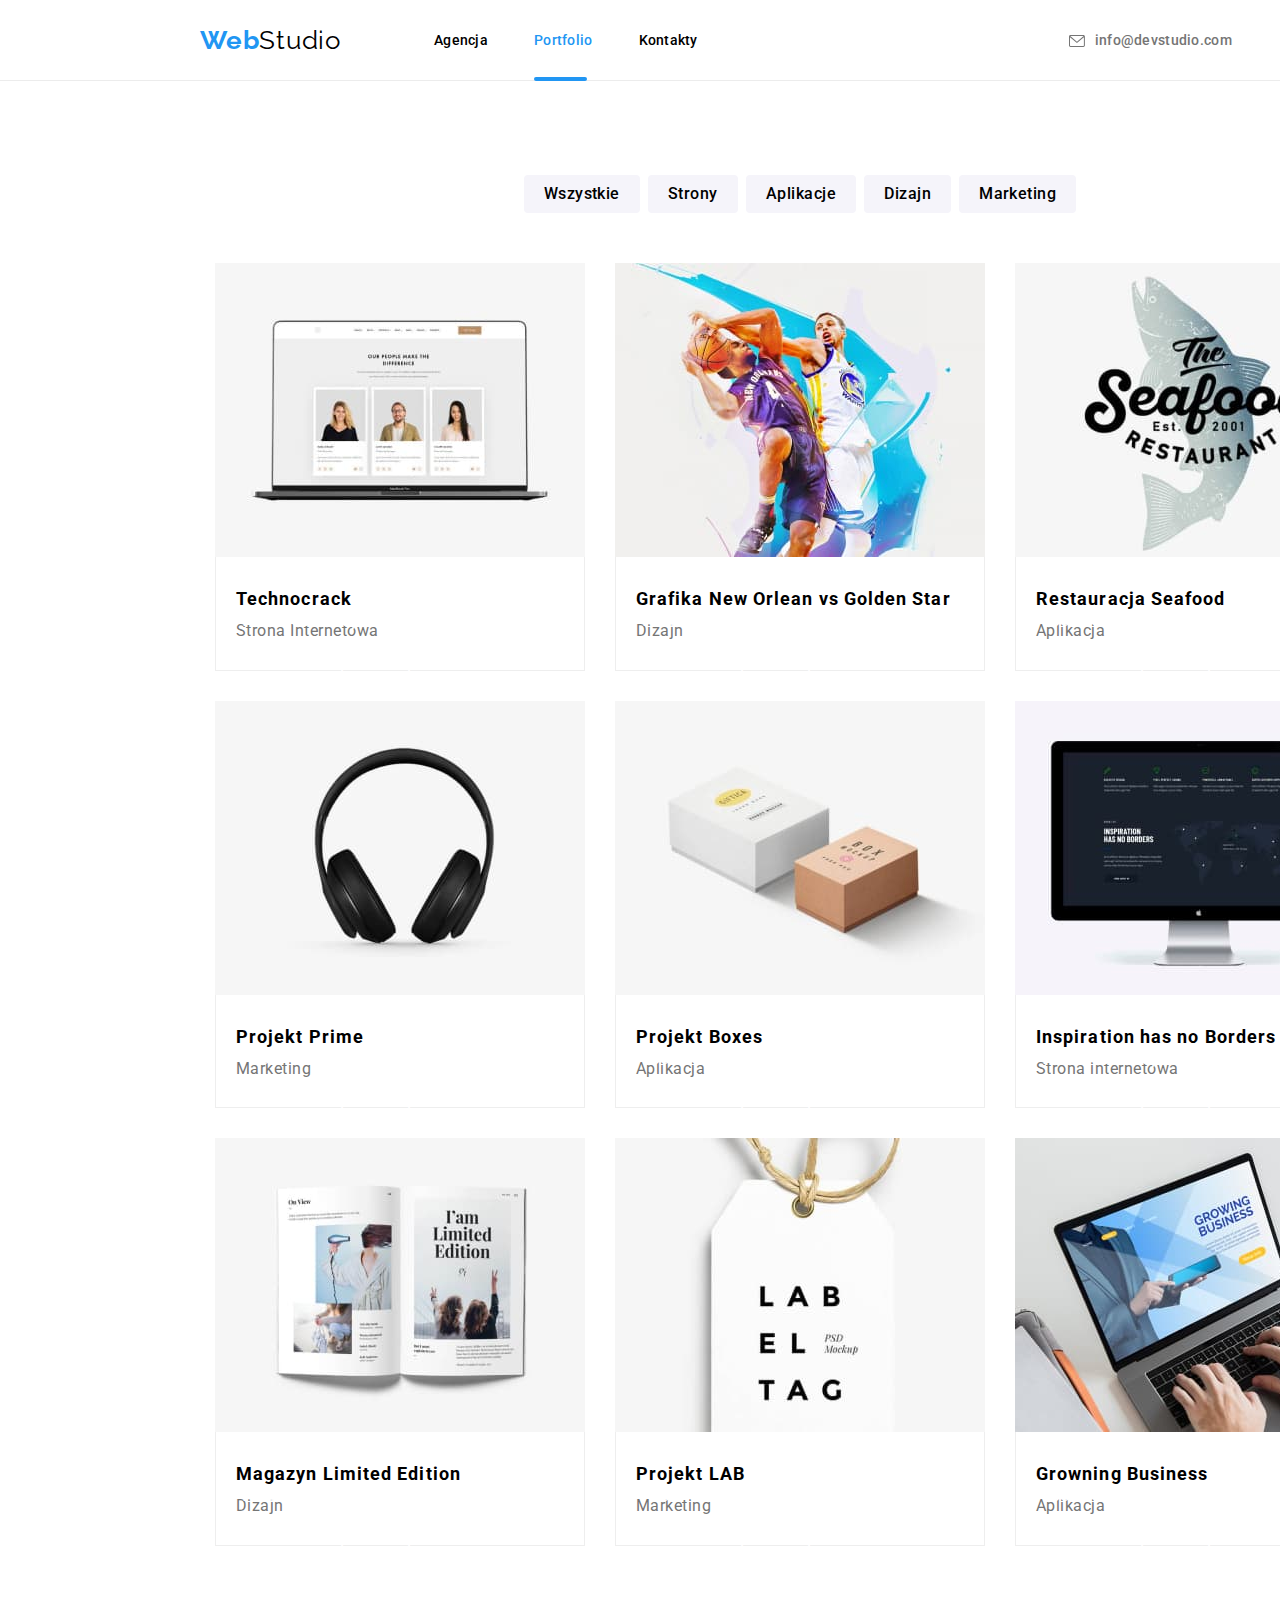
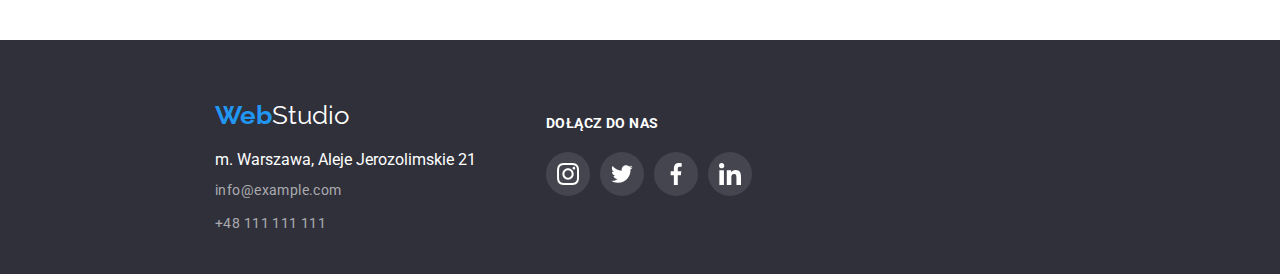
==== commit 93c1e02a: "update of hw5" ====
--- a/portfolio.html
+++ b/portfolio.html
@@ -137,15 +137,16 @@
 									height="294"
 									alt="wyswietlanie strony internetowej na laptopie"
 								/>
-							</div>
-							<figure>
-								<figcaption class="project-border">
-									<h4 class="projectname">Technocrack</h4>
-									<p class="projecttype">
-										Strona Internetowa
-									</p>
-								</figcaption>
-							</figure>
+
+								<figure>
+									<figcaption class="project-border">
+										<h4 class="projectname">Technocrack</h4>
+										<p class="projecttype">
+											Strona Internetowa
+										</p>
+									</figcaption>
+								</figure>
+							</div>
 						</li>
 						<li class="project">
 							<div class="project-card">
@@ -166,15 +167,16 @@
 									height="294"
 									alt="mecz gwiazd koszykowki"
 								/>
-							</div>
-							<figure>
-								<figcaption class="project-border">
-									<h4 class="projectname">
-										Grafika New Orlean vs Golden Star
-									</h4>
-									<p class="projecttype">Dizajn</p>
-								</figcaption>
-							</figure>
+
+								<figure>
+									<figcaption class="project-border">
+										<h4 class="projectname">
+											Grafika New Orlean vs Golden Star
+										</h4>
+										<p class="projecttype">Dizajn</p>
+									</figcaption>
+								</figure>
+							</div>
 						</li>
 						<li class="project">
 							<div class="project-card">
@@ -195,15 +197,16 @@
 									height="294"
 									alt="Rekin na tle loga restauracji"
 								/>
-							</div>
-							<figure>
-								<figcaption class="project-border">
-									<h4 class="projectname">
-										Restauracja Seafood
-									</h4>
-									<p class="projecttype">Aplikacja</p>
-								</figcaption>
-							</figure>
+
+								<figure>
+									<figcaption class="project-border">
+										<h4 class="projectname">
+											Restauracja Seafood
+										</h4>
+										<p class="projecttype">Aplikacja</p>
+									</figcaption>
+								</figure>
+							</div>
 						</li>
 						<li class="project">
 							<div class="project-card">
@@ -224,13 +227,16 @@
 									height="294"
 									alt="Czarne bezprzewodowe sluchawki"
 								/>
-							</div>
-							<figure>
-								<figcaption class="project-border">
-									<h4 class="projectname">Projekt Prime</h4>
-									<p class="projecttype">Marketing</p>
-								</figcaption>
-							</figure>
+
+								<figure>
+									<figcaption class="project-border">
+										<h4 class="projectname">
+											Projekt Prime
+										</h4>
+										<p class="projecttype">Marketing</p>
+									</figcaption>
+								</figure>
+							</div>
 						</li>
 						<li class="project">
 							<div class="project-card">
@@ -251,13 +257,16 @@
 									height="294"
 									alt="Dwa pudelka na bialym tle"
 								/>
-							</div>
-							<figure>
-								<figcaption class="project-border">
-									<h4 class="projectname">Projekt Boxes</h4>
-									<p class="projecttype">Aplikacja</p>
-								</figcaption>
-							</figure>
+
+								<figure>
+									<figcaption class="project-border">
+										<h4 class="projectname">
+											Projekt Boxes
+										</h4>
+										<p class="projecttype">Aplikacja</p>
+									</figcaption>
+								</figure>
+							</div>
 						</li>
 						<li class="project">
 							<div class="project-card">
@@ -278,17 +287,18 @@
 									height="294"
 									alt="Witryna strony internetowej"
 								/>
-							</div>
-							<figure>
-								<figcaption class="project-border">
-									<h4 class="projectname">
-										Inspiration has no Borders
-									</h4>
-									<p class="projecttype">
-										Strona internetowa
-									</p>
-								</figcaption>
-							</figure>
+
+								<figure>
+									<figcaption class="project-border">
+										<h4 class="projectname">
+											Inspiration has no Borders
+										</h4>
+										<p class="projecttype">
+											Strona internetowa
+										</p>
+									</figcaption>
+								</figure>
+							</div>
 						</li>
 						<li class="project">
 							<div class="project-card">
@@ -309,15 +319,16 @@
 									height="294"
 									alt="strona z magazynu limited edition"
 								/>
-							</div>
-							<figure>
-								<figcaption class="project-border">
-									<h4 class="projectname">
-										Magazyn Limited Edition
-									</h4>
-									<p class="projecttype">Dizajn</p>
-								</figcaption>
-							</figure>
+
+								<figure>
+									<figcaption class="project-border">
+										<h4 class="projectname">
+											Magazyn Limited Edition
+										</h4>
+										<p class="projecttype">Dizajn</p>
+									</figcaption>
+								</figure>
+							</div>
 						</li>
 						<li class="project">
 							<div class="project-card">
@@ -338,13 +349,14 @@
 									height="294"
 									alt="Biala zawieszka z napisem Label Tag"
 								/>
-							</div>
-							<figure>
-								<figcaption class="project-border">
-									<h4 class="projectname">Projekt LAB</h4>
-									<p class="projecttype">Marketing</p>
-								</figcaption>
-							</figure>
+
+								<figure>
+									<figcaption class="project-border">
+										<h4 class="projectname">Projekt LAB</h4>
+										<p class="projecttype">Marketing</p>
+									</figcaption>
+								</figure>
+							</div>
 						</li>
 						<li class="project">
 							<div class="project-card">
@@ -365,15 +377,16 @@
 									height="294"
 									alt="Uzywanie aplikacji internetowej na laptopie"
 								/>
-							</div>
-							<figure>
-								<figcaption class="project-border">
-									<h4 class="projectname">
-										Growning Business
-									</h4>
-									<p class="projecttype">Aplikacja</p>
-								</figcaption>
-							</figure>
+
+								<figure>
+									<figcaption class="project-border">
+										<h4 class="projectname">
+											Growning Business
+										</h4>
+										<p class="projecttype">Aplikacja</p>
+									</figcaption>
+								</figure>
+							</div>
 						</li>
 					</ul>
 				</div>
--- a/css/style.css
+++ b/css/style.css
@@ -82,8 +82,13 @@
 	letter-spacing: 0.02em;
 	margin-right: 46px;
 }
-.is-active {
+.is-active .nav-item-agencja {
 	position: relative;
+	color: var(--text-color-blue);
+}
+.is-active .nav-item-portfolio {
+	position: relative;
+	color: var(--text-color-blue);
 }
 .is-active::after {
 	content: "";
@@ -259,7 +264,7 @@
 	top: 0;
 	left: 0;
 	width: 100%;
-	height: 1024px;
+	height: 100%;
 	background-color: rgba(0, 0, 0, 0.5);
 	z-index: 1;
 }
@@ -294,6 +299,13 @@
 	top: 8px;
 	fill: var(--background-color-white);
 }
+.btn-close:hover {
+	color: var(--border-color-blue);
+	border-color: var(--border-color-blue);
+	background-color: var(--background-color-white);
+	cursor: pointer;
+}
+
 .whatwedo {
 	color: var(--text-color-black);
 	font-weight: 700;
@@ -344,7 +356,6 @@
 	color: var(--text-color-black);
 	letter-spacing: 0.03em;
 	text-align: center;
-	padding-top: 30px;
 	padding-bottom: 10px;
 }
 .job {
@@ -438,6 +449,9 @@
 	border-bottom-right-radius: 4px;
 	border-bottom-left-radius: 4px;
 }
+.team-mate-fig {
+	padding: 30px 0px;
+}
 .footer-effect {
 	background-color: var(--background-color-black);
 	padding: 60px 0px;
@@ -480,14 +494,12 @@
 .project-card {
 	position: relative;
 	overflow: hidden;
-	width: 370x;
-	height: 294px;
 	z-index: 1;
 }
 .overlay {
 	position: absolute;
 	width: 100%;
-	height: 100%;
+	height: 294px;
 	transform: translatey(100%);
 	transition: 250ms;
 	transition-timing-function: cubic-bezier(0.4, 0, 0.2, 1);
@@ -507,9 +519,9 @@
 	font-style: normal;
 	font-weight: 400;
 	font-size: 18px;
-	line-height: 1.1;
-	letter-spacing: 0.03em;
-	padding: 49px 45px 24px;
+	line-height: 1.55;
+	letter-spacing: 0.03em;
+	padding: 49px 24px;
 }
 .antenna {
 	display: flex;
@@ -557,7 +569,6 @@
 	justify-content: center;
 	align-items: center;
 	gap: 10px;
-	margin-bottom: 18px;
 	fill: var(--icon-color-grey);
 }
 .social-link {
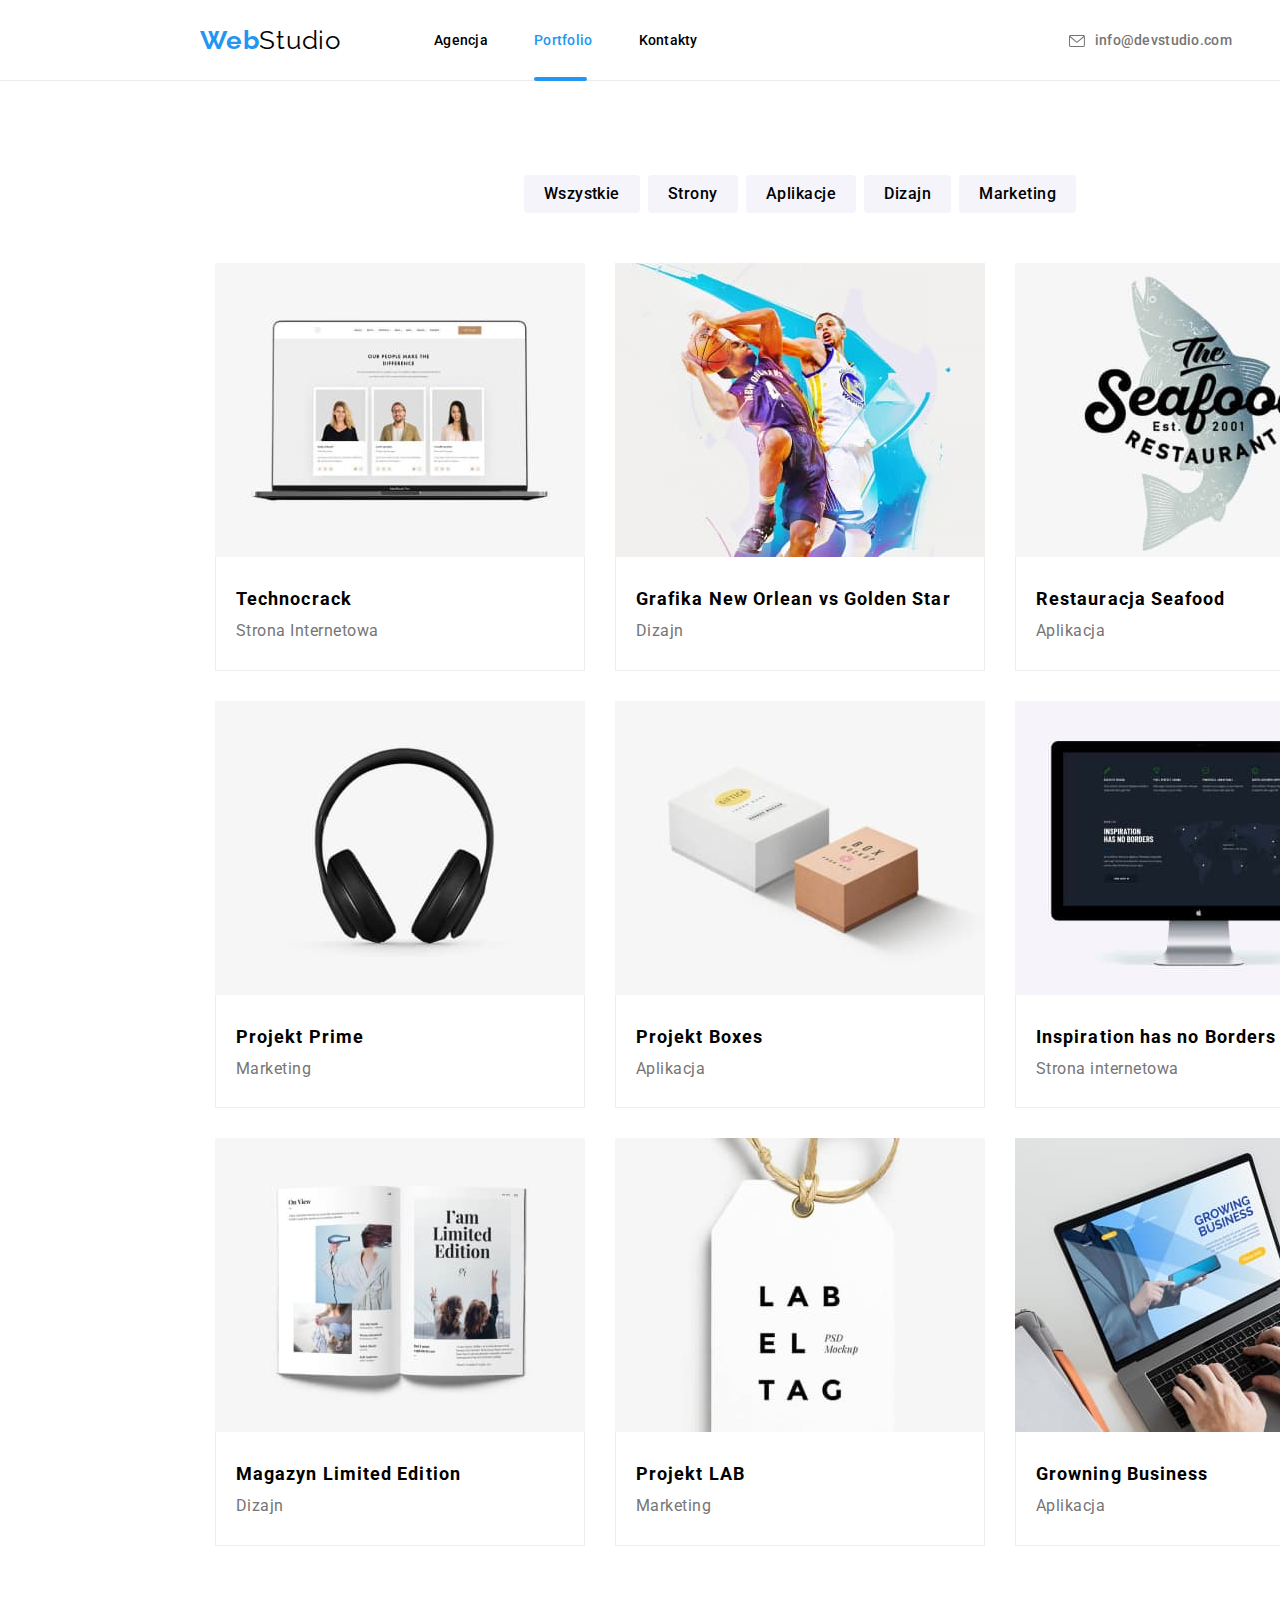
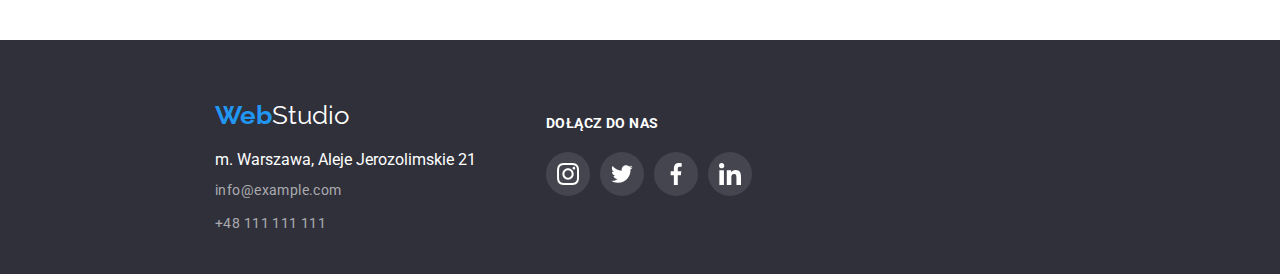
==== commit c668340b: "update of hw5" ====
--- a/portfolio.html
+++ b/portfolio.html
@@ -117,49 +117,39 @@
 				</div>
 				<!-- Products-->
 				<div class="container">
-					<ul class="project-set">
-						<li class="project">
-							<div class="project-card">
-								<div class="overlay">
-									<p class="project-description">
-										Technocrack jest popularną platformą
-										wykorzystywaną do rozpowszechniania
-										koronawirusa. Firmy wykorzystują tę
-										platformę do celów szpiegowskich i
-										ataków na niezabezpieczone serwery
-										konkurencji
-									</p>
-								</div>
-
+					<div class="project-set">
+						<figure class="project">
+							<div class="project-card">
+								<p class="project-description">
+									Technocrack jest popularną platformą
+									wykorzystywaną do rozpowszechniania
+									koronawirusa. Firmy wykorzystują tę
+									platformę do celów szpiegowskich i ataków na
+									niezabezpieczone serwery konkurencji
+								</p>
 								<img
 									src="./images/technocrack.jpg"
 									width="370"
 									height="294"
 									alt="wyswietlanie strony internetowej na laptopie"
 								/>
-
-								<figure>
-									<figcaption class="project-border">
-										<h4 class="projectname">Technocrack</h4>
-										<p class="projecttype">
-											Strona Internetowa
-										</p>
-									</figcaption>
-								</figure>
-							</div>
-						</li>
-						<li class="project">
-							<div class="project-card">
-								<div class="overlay">
-									<p class="project-description">
-										Technocrack jest popularną platformą
-										wykorzystywaną do rozpowszechniania
-										koronawirusa. Firmy wykorzystują tę
-										platformę do celów szpiegowskich i
-										ataków na niezabezpieczone serwery
-										konkurencji
-									</p>
-								</div>
+							</div>
+
+							<figcaption class="project-border">
+								<h4 class="projectname">Technocrack</h4>
+								<p class="projecttype">Strona Internetowa</p>
+							</figcaption>
+						</figure>
+
+						<figure class="project">
+							<div class="project-card">
+								<p class="project-description">
+									Technocrack jest popularną platformą
+									wykorzystywaną do rozpowszechniania
+									koronawirusa. Firmy wykorzystują tę
+									platformę do celów szpiegowskich i ataków na
+									niezabezpieczone serwery konkurencji
+								</p>
 
 								<img
 									src="./images/neworleanvsgoldenstars.jpg"
@@ -167,29 +157,25 @@
 									height="294"
 									alt="mecz gwiazd koszykowki"
 								/>
-
-								<figure>
-									<figcaption class="project-border">
-										<h4 class="projectname">
-											Grafika New Orlean vs Golden Star
-										</h4>
-										<p class="projecttype">Dizajn</p>
-									</figcaption>
-								</figure>
-							</div>
-						</li>
-						<li class="project">
-							<div class="project-card">
-								<div class="overlay">
-									<p class="project-description">
-										Technocrack jest popularną platformą
-										wykorzystywaną do rozpowszechniania
-										koronawirusa. Firmy wykorzystują tę
-										platformę do celów szpiegowskich i
-										ataków na niezabezpieczone serwery
-										konkurencji
-									</p>
-								</div>
+							</div>
+
+							<figcaption class="project-border">
+								<h4 class="projectname">
+									Grafika New Orlean vs Golden Star
+								</h4>
+								<p class="projecttype">Dizajn</p>
+							</figcaption>
+						</figure>
+
+						<figure class="project">
+							<div class="project-card">
+								<p class="project-description">
+									Technocrack jest popularną platformą
+									wykorzystywaną do rozpowszechniania
+									koronawirusa. Firmy wykorzystują tę
+									platformę do celów szpiegowskich i ataków na
+									niezabezpieczone serwery konkurencji
+								</p>
 
 								<img
 									src="./images/seafoodrestaurant.jpg"
@@ -197,29 +183,23 @@
 									height="294"
 									alt="Rekin na tle loga restauracji"
 								/>
-
-								<figure>
-									<figcaption class="project-border">
-										<h4 class="projectname">
-											Restauracja Seafood
-										</h4>
-										<p class="projecttype">Aplikacja</p>
-									</figcaption>
-								</figure>
-							</div>
-						</li>
-						<li class="project">
-							<div class="project-card">
-								<div class="overlay">
-									<p class="project-description">
-										Technocrack jest popularną platformą
-										wykorzystywaną do rozpowszechniania
-										koronawirusa. Firmy wykorzystują tę
-										platformę do celów szpiegowskich i
-										ataków na niezabezpieczone serwery
-										konkurencji
-									</p>
-								</div>
+							</div>
+
+							<figcaption class="project-border">
+								<h4 class="projectname">Restauracja Seafood</h4>
+								<p class="projecttype">Aplikacja</p>
+							</figcaption>
+						</figure>
+
+						<figure class="project">
+							<div class="project-card">
+								<p class="project-description">
+									Technocrack jest popularną platformą
+									wykorzystywaną do rozpowszechniania
+									koronawirusa. Firmy wykorzystują tę
+									platformę do celów szpiegowskich i ataków na
+									niezabezpieczone serwery konkurencji
+								</p>
 
 								<img
 									src="./images/projectprime.jpg"
@@ -227,29 +207,23 @@
 									height="294"
 									alt="Czarne bezprzewodowe sluchawki"
 								/>
-
-								<figure>
-									<figcaption class="project-border">
-										<h4 class="projectname">
-											Projekt Prime
-										</h4>
-										<p class="projecttype">Marketing</p>
-									</figcaption>
-								</figure>
-							</div>
-						</li>
-						<li class="project">
-							<div class="project-card">
-								<div class="overlay">
-									<p class="project-description">
-										Technocrack jest popularną platformą
-										wykorzystywaną do rozpowszechniania
-										koronawirusa. Firmy wykorzystują tę
-										platformę do celów szpiegowskich i
-										ataków na niezabezpieczone serwery
-										konkurencji
-									</p>
-								</div>
+							</div>
+
+							<figcaption class="project-border">
+								<h4 class="projectname">Projekt Prime</h4>
+								<p class="projecttype">Marketing</p>
+							</figcaption>
+						</figure>
+
+						<figure class="project">
+							<div class="project-card">
+								<p class="project-description">
+									Technocrack jest popularną platformą
+									wykorzystywaną do rozpowszechniania
+									koronawirusa. Firmy wykorzystują tę
+									platformę do celów szpiegowskich i ataków na
+									niezabezpieczone serwery konkurencji
+								</p>
 
 								<img
 									src="./images/projectboxes.jpg"
@@ -257,29 +231,23 @@
 									height="294"
 									alt="Dwa pudelka na bialym tle"
 								/>
-
-								<figure>
-									<figcaption class="project-border">
-										<h4 class="projectname">
-											Projekt Boxes
-										</h4>
-										<p class="projecttype">Aplikacja</p>
-									</figcaption>
-								</figure>
-							</div>
-						</li>
-						<li class="project">
-							<div class="project-card">
-								<div class="overlay">
-									<p class="project-description">
-										Technocrack jest popularną platformą
-										wykorzystywaną do rozpowszechniania
-										koronawirusa. Firmy wykorzystują tę
-										platformę do celów szpiegowskich i
-										ataków na niezabezpieczone serwery
-										konkurencji
-									</p>
-								</div>
+							</div>
+
+							<figcaption class="project-border">
+								<h4 class="projectname">Projekt Boxes</h4>
+								<p class="projecttype">Aplikacja</p>
+							</figcaption>
+						</figure>
+
+						<figure class="project">
+							<div class="project-card">
+								<p class="project-description">
+									Technocrack jest popularną platformą
+									wykorzystywaną do rozpowszechniania
+									koronawirusa. Firmy wykorzystują tę
+									platformę do celów szpiegowskich i ataków na
+									niezabezpieczone serwery konkurencji
+								</p>
 
 								<img
 									src="./images/inspiration.jpg"
@@ -287,31 +255,25 @@
 									height="294"
 									alt="Witryna strony internetowej"
 								/>
-
-								<figure>
-									<figcaption class="project-border">
-										<h4 class="projectname">
-											Inspiration has no Borders
-										</h4>
-										<p class="projecttype">
-											Strona internetowa
-										</p>
-									</figcaption>
-								</figure>
-							</div>
-						</li>
-						<li class="project">
-							<div class="project-card">
-								<div class="overlay">
-									<p class="project-description">
-										Technocrack jest popularną platformą
-										wykorzystywaną do rozpowszechniania
-										koronawirusa. Firmy wykorzystują tę
-										platformę do celów szpiegowskich i
-										ataków na niezabezpieczone serwery
-										konkurencji
-									</p>
-								</div>
+							</div>
+
+							<figcaption class="project-border">
+								<h4 class="projectname">
+									Inspiration has no Borders
+								</h4>
+								<p class="projecttype">Strona internetowa</p>
+							</figcaption>
+						</figure>
+
+						<figure class="project">
+							<div class="project-card">
+								<p class="project-description">
+									Technocrack jest popularną platformą
+									wykorzystywaną do rozpowszechniania
+									koronawirusa. Firmy wykorzystują tę
+									platformę do celów szpiegowskich i ataków na
+									niezabezpieczone serwery konkurencji
+								</p>
 
 								<img
 									src="./images/limitededition.jpg"
@@ -319,29 +281,24 @@
 									height="294"
 									alt="strona z magazynu limited edition"
 								/>
-
-								<figure>
-									<figcaption class="project-border">
-										<h4 class="projectname">
-											Magazyn Limited Edition
-										</h4>
-										<p class="projecttype">Dizajn</p>
-									</figcaption>
-								</figure>
-							</div>
-						</li>
-						<li class="project">
-							<div class="project-card">
-								<div class="overlay">
-									<p class="project-description">
-										Technocrack jest popularną platformą
-										wykorzystywaną do rozpowszechniania
-										koronawirusa. Firmy wykorzystują tę
-										platformę do celów szpiegowskich i
-										ataków na niezabezpieczone serwery
-										konkurencji
-									</p>
-								</div>
+							</div>
+							<figcaption class="project-border">
+								<h4 class="projectname">
+									Magazyn Limited Edition
+								</h4>
+								<p class="projecttype">Dizajn</p>
+							</figcaption>
+						</figure>
+
+						<figure class="project">
+							<div class="project-card">
+								<p class="project-description">
+									Technocrack jest popularną platformą
+									wykorzystywaną do rozpowszechniania
+									koronawirusa. Firmy wykorzystują tę
+									platformę do celów szpiegowskich i ataków na
+									niezabezpieczone serwery konkurencji
+								</p>
 
 								<img
 									src="./images/projectlab.jpg"
@@ -349,27 +306,23 @@
 									height="294"
 									alt="Biala zawieszka z napisem Label Tag"
 								/>
-
-								<figure>
-									<figcaption class="project-border">
-										<h4 class="projectname">Projekt LAB</h4>
-										<p class="projecttype">Marketing</p>
-									</figcaption>
-								</figure>
-							</div>
-						</li>
-						<li class="project">
-							<div class="project-card">
-								<div class="overlay">
-									<p class="project-description">
-										Technocrack jest popularną platformą
-										wykorzystywaną do rozpowszechniania
-										koronawirusa. Firmy wykorzystują tę
-										platformę do celów szpiegowskich i
-										ataków na niezabezpieczone serwery
-										konkurencji
-									</p>
-								</div>
+							</div>
+
+							<figcaption class="project-border">
+								<h4 class="projectname">Projekt LAB</h4>
+								<p class="projecttype">Marketing</p>
+							</figcaption>
+						</figure>
+
+						<figure class="project">
+							<div class="project-card">
+								<p class="project-description">
+									Technocrack jest popularną platformą
+									wykorzystywaną do rozpowszechniania
+									koronawirusa. Firmy wykorzystują tę
+									platformę do celów szpiegowskich i ataków na
+									niezabezpieczone serwery konkurencji
+								</p>
 
 								<img
 									src="./images/growingbusiness.jpg"
@@ -377,18 +330,14 @@
 									height="294"
 									alt="Uzywanie aplikacji internetowej na laptopie"
 								/>
-
-								<figure>
-									<figcaption class="project-border">
-										<h4 class="projectname">
-											Growning Business
-										</h4>
-										<p class="projecttype">Aplikacja</p>
-									</figcaption>
-								</figure>
-							</div>
-						</li>
-					</ul>
+							</div>
+
+							<figcaption class="project-border">
+								<h4 class="projectname">Growning Business</h4>
+								<p class="projecttype">Aplikacja</p>
+							</figcaption>
+						</figure>
+					</div>
 				</div>
 			</section>
 		</main>
--- a/css/style.css
+++ b/css/style.css
@@ -40,6 +40,7 @@
 	--icon-color-grey: rgba(175, 177, 184, 1);
 	--contact-icon-color-grey: rgba(117, 117, 117, 1);
 	--customers-border-grey: rgba(175, 177, 184, 1);
+	--project-description-hover: rgba(33, 150, 243, 0.9);
 }
 a {
 	text-decoration: none;
@@ -64,15 +65,21 @@
 }
 .menu-logo:hover {
 	color: var(--hover-color-blue);
+	transition: 250ms;
+	transition-timing-function: cubic-bezier(0.4, 0, 0.2, 1);
 }
 .nav {
 	list-style-type: none;
 }
 .nav-item-agencja:hover {
 	color: var(--hover-color-blue);
+	transition: 250ms;
+	transition-timing-function: cubic-bezier(0.4, 0, 0.2, 1);
 }
 .nav-item-agencja:focus {
 	color: var(--focus-color-blue);
+	transition: 250ms;
+	transition-timing-function: cubic-bezier(0.4, 0, 0.2, 1);
 }
 .nav-item-agencja {
 	color: var(--text-color-black);
@@ -102,9 +109,13 @@
 }
 .nav-item-portfolio:hover {
 	color: var(--hover-color-blue);
+	transition: 250ms;
+	transition-timing-function: cubic-bezier(0.4, 0, 0.2, 1);
 }
 .nav-item-portfolio:focus {
 	color: var(--focus-color-blue);
+	transition: 250ms;
+	transition-timing-function: cubic-bezier(0.4, 0, 0.2, 1);
 }
 .nav-item-portfolio {
 	color: var(--text-color-black);
@@ -116,9 +127,13 @@
 }
 .nav-item-kontakty:hover {
 	color: var(--hover-color-blue);
+	transition: 250ms;
+	transition-timing-function: cubic-bezier(0.4, 0, 0.2, 1);
 }
 .nav-item-kontakty:focus {
 	color: var(--focus-color-blue);
+	transition: 250ms;
+	transition-timing-function: cubic-bezier(0.4, 0, 0.2, 1);
 }
 .nav-item-kontakty {
 	color: var(--text-color-black);
@@ -143,11 +158,15 @@
 .email:focus {
 	fill: var(--hover-color-blue);
 	color: var(--hover-color-blue);
+	transition: 250ms;
+	transition-timing-function: cubic-bezier(0.4, 0, 0.2, 1);
 }
 .phonenumber:hover,
 .phonenumber:focus {
 	fill: var(--hover-color-blue);
 	color: var(--hover-color-blue);
+	transition: 250ms;
+	transition-timing-function: cubic-bezier(0.4, 0, 0.2, 1);
 }
 .smartphone,
 .envelope-icon {
@@ -213,6 +232,8 @@
 	color: var(--text-color-white);
 	cursor: pointer;
 	box-shadow: 0px 4px 4px 0px var(--box-shadow);
+	transition: 250ms;
+	transition-timing-function: cubic-bezier(0.4, 0, 0.2, 1);
 }
 
 .filter-button {
@@ -304,6 +325,8 @@
 	border-color: var(--border-color-blue);
 	background-color: var(--background-color-white);
 	cursor: pointer;
+	transition: 250ms;
+	transition-timing-function: cubic-bezier(0.4, 0, 0.2, 1);
 }
 
 .whatwedo {
@@ -476,6 +499,9 @@
 	flex-wrap: wrap;
 	gap: 30px;
 }
+.project {
+	cursor: pointer;
+}
 .project-border {
 	color: var(--text-color-grey);
 	font-weight: 400;
@@ -487,33 +513,11 @@
 	border-bottom: 1px solid var(--project-border-white);
 	border-left: 1px solid var(--project-border-white);
 }
-.project:hover {
-	cursor: pointer;
-	box-shadow: 0px 4px 4px 0px var(--box-shadow);
-}
 .project-card {
 	position: relative;
 	overflow: hidden;
-	z-index: 1;
-}
-.overlay {
-	position: absolute;
-	width: 100%;
-	height: 294px;
-	transform: translatey(100%);
-	transition: 250ms;
-	transition-timing-function: cubic-bezier(0.4, 0, 0.2, 1);
-	z-index: 1;
-}
-.project-card:hover .overlay {
-	transform: translateY(0);
-	background: rgba(33, 150, 243, 0.9);
 }
 
-.project-card:focus .overlay {
-	transform: translateY(0);
-	background: rgba(33, 150, 243, 0.9);
-}
 .project-description {
 	color: var(--text-color-white);
 	font-style: normal;
@@ -522,6 +526,18 @@
 	line-height: 1.55;
 	letter-spacing: 0.03em;
 	padding: 49px 24px;
+	position: absolute;
+	transform: translateY(100%);
+	left: 0;
+	top: 0;
+	right: 0;
+	bottom: 0;
+}
+.project:hover .project-description {
+	transform: translateY(0%);
+	transition: 250ms;
+	transition-timing-function: cubic-bezier(0.4, 0, 0.2, 1);
+	background-color: var(--project-description-hover);
 }
 .antenna {
 	display: flex;
@@ -584,6 +600,8 @@
 	fill: white;
 	background-color: var(--background-color-blue);
 	border-radius: 50%;
+	transition: 250ms;
+	transition-timing-function: cubic-bezier(0.4, 0, 0.2, 1);
 }
 .our-customers {
 	color: var(--text-color-black);
@@ -615,6 +633,8 @@
 .customer:focus {
 	border: 1px solid var(--hover-color-blue);
 	fill: var(--hover-color-blue);
+	transition: 250ms;
+	transition-timing-function: cubic-bezier(0.4, 0, 0.2, 1);
 }
 .footer-socials-box {
 	display: inline-block;
@@ -655,4 +675,6 @@
 	fill: white;
 	background-color: var(--background-color-blue);
 	border-radius: 50%;
-}
+	transition: 250ms;
+	transition-timing-function: cubic-bezier(0.4, 0, 0.2, 1);
+}
